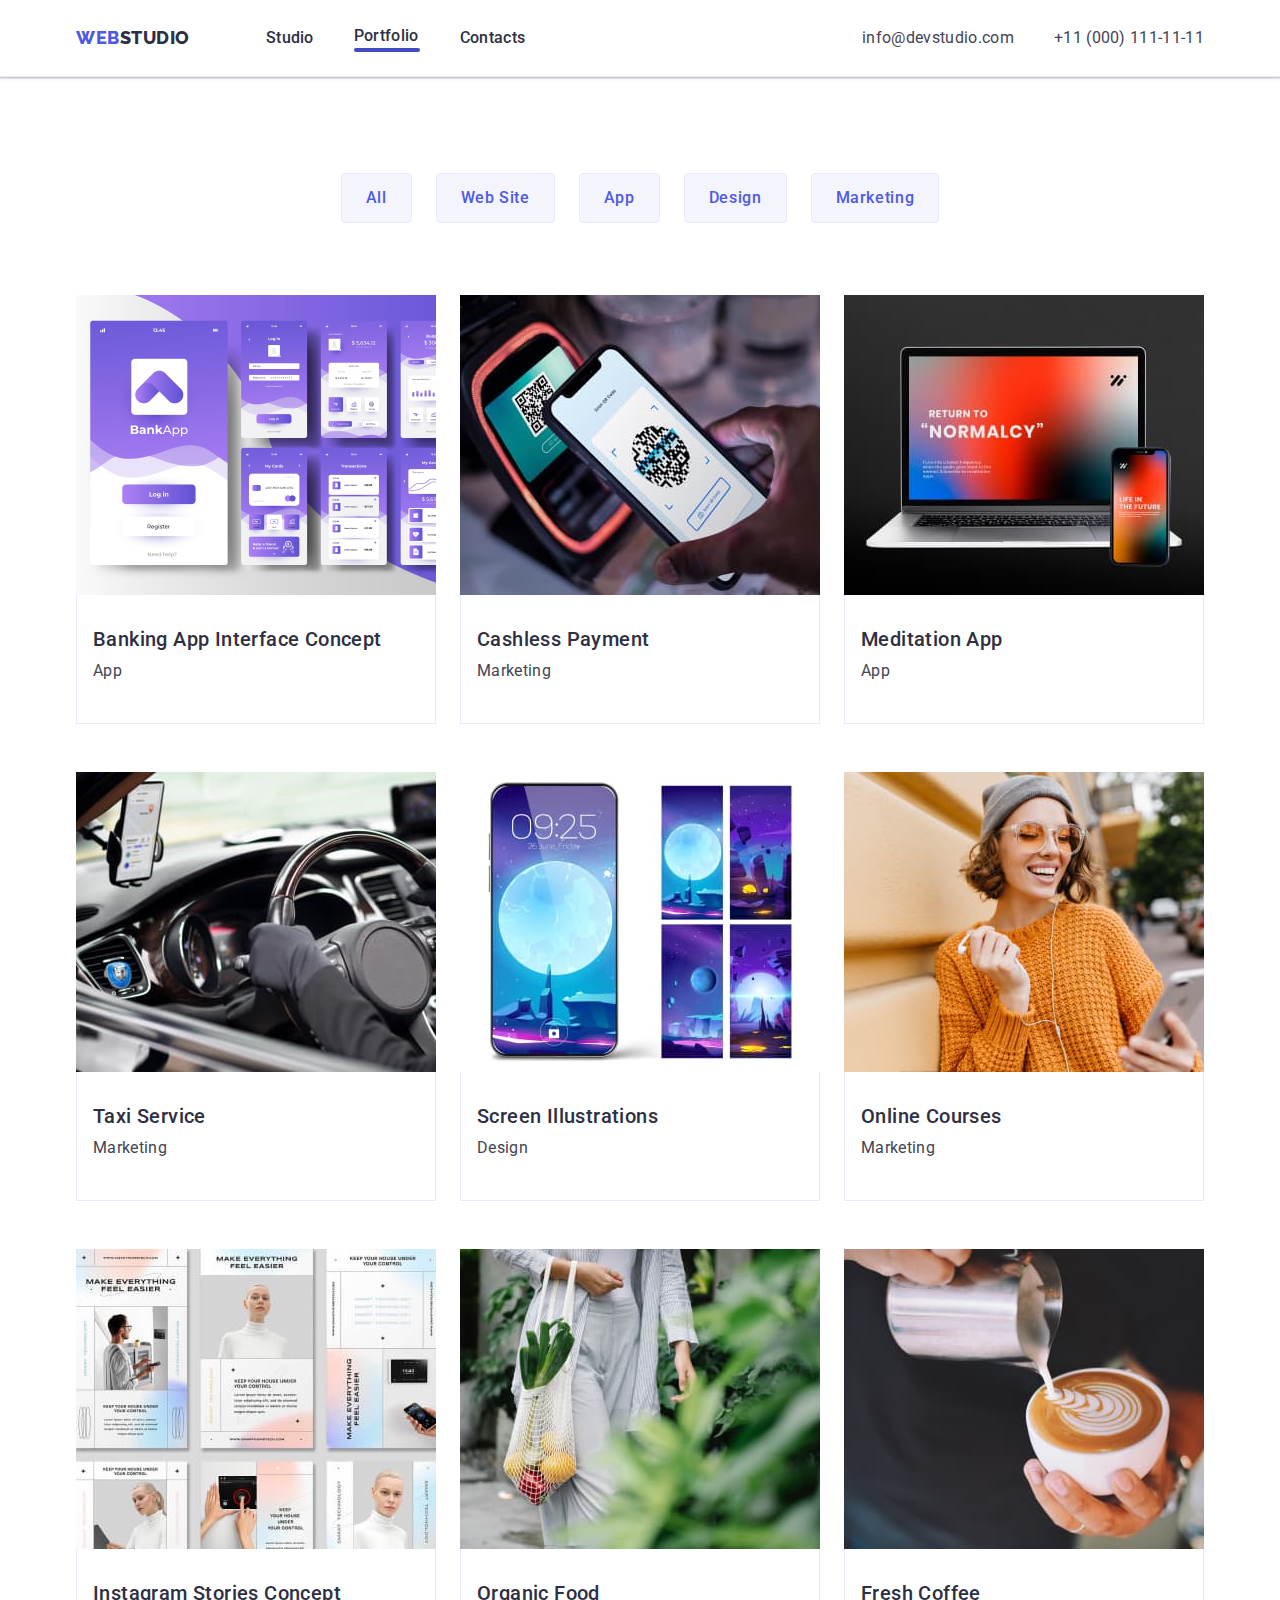
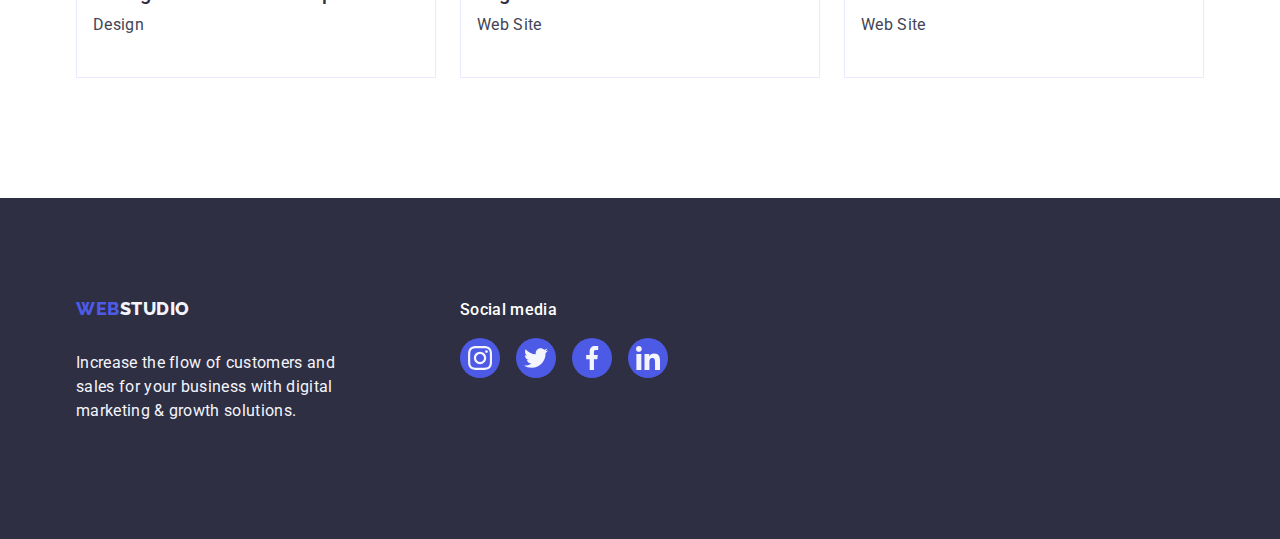
==== portfolio.html @ 33dc0233 "Initial commit" ====
<!DOCTYPE html>
<html lang="en">
  <head>
    <meta charset="UTF-8" />
    <meta http-equiv="X-UA-Compatible" content="IE=edge" />
    <meta name="viewport" content="width=device-width, initial-scale=1.0" />
    <title>Document</title>
    <link rel="preconnect" href="https://fonts.googleapis.com" />
    <link rel="preconnect" href="https://fonts.gstatic.com" crossorigin />
    <link
      href="https://fonts.googleapis.com/css2?family=Raleway:wght@800&family=Roboto:wght@400;500;700;900&display=swap"
      rel="stylesheet"
    />
    <link
      rel="stylesheet"
      href="https://cdnjs.cloudflare.com/ajax/libs/modern-normalize/1.1.0/modern-normalize.min.css"
    />
    <link rel="stylesheet" href="./css/styles.css" />
  </head>
  <body>
    <header class="main-header">
      <div class="container page-header-container">
        <nav class="page-nav">
          <a class="logo link" href="./index.html"
            >Web<span class="studio-header">Studio</span></a
          >

          <ul class="menu list">
            <li class="menu-item">
              <a class="menu-link link" href="./index.html">Studio</a>
            </li>
            <li class="menu-item">
              <a class="menu-link menu-second-link link" href="./portfolio.html"
                >Portfolio</a
              >
            </li>
            <li class="menu-item">
              <a class="menu-link link" href="">Contacts</a>
            </li>
          </ul>
        </nav>
        <address class="contacts-font-normal contact-mail-phone">
          <ul class="list contact-flex">
            <li>
              <a
                class="contact link contact-mail"
                href="mailto:info@devstudio.com"
                >info@devstudio.com</a
              >
            </li>
            <li>
              <a class="contact link" href="tel:+110001111111"
                >+11 (000) 111-11-11</a
              >
            </li>
          </ul>
        </address>
      </div>
    </header>

    <main>
      <section class="section-portfolio">
        <div class="container">
          <h1 class="visually-hidden">Portfolio</h1>

          <ul class="list btn-filter">
            <li class="btns-center">
              <button class="change-color-btn" type="button">All</button>
            </li>
            <li class="btns-center">
              <button class="change-color-btn" type="button">Web Site</button>
            </li>
            <li class="btns-center">
              <button class="change-color-btn" type="button">App</button>
            </li>
            <li class="btns-center">
              <button class="change-color-btn" type="button">Design</button>
            </li>
            <li class="btns-center">
              <button class="change-color-btn" type="button">Marketing</button>
            </li>
          </ul>

          <ul class="list cards-filter">
            <li class="card">
              <a class="link card-link" href="">
                <img
                  src="./images/imageshw02/img1row1.jpg"
                  alt="purple-bank-app"
                  width="360"
                />
                <div class="filter-card">
                  <h2 class="higher-text card-text">
                    Banking App Interface Concept
                  </h2>
                  <p class="small-text card-text">App</p>
                </div>
              </a>
            </li>
            <li class="card">
              <a class="link card-link" href="">
                <img
                  src="./images/imageshw02/img2row1.jpg"
                  alt="qrcode"
                  width="360"
                />
                <div class="filter-card">
                  <h2 class="higher-text card-text">Cashless Payment</h2>
                  <p class="small-text card-text">Marketing</p>
                </div>
              </a>
            </li>

            <li class="card">
              <a class="link card-link" href="">
                <img
                  src="./images/imageshw02/img3row1.jpg"
                  alt="normalsy"
                  width="360"
                />
                <div class="filter-card">
                  <h2 class="higher-text card-text">Meditation App</h2>
                  <p class="small-text card-text">App</p>
                </div>
              </a>
            </li>

            <li class="card">
              <a class="link card-link" href="">
                <img
                  src="./images/imageshw02/img1row2.jpg"
                  alt="car"
                  width="360"
                />
                <div class="filter-card">
                  <h2 class="higher-text card-text">Taxi Service</h2>
                  <p class="small-text card-text">Marketing</p>
                </div>
              </a>
            </li>

            <li class="card">
              <a class="link card-link" href="">
                <img
                  src="./images/imageshw02/img2row2.jpg"
                  alt="screenshots"
                  width="360"
                />
                <div class="filter-card">
                  <h2 class="higher-text card-text">Screen Illustrations</h2>
                  <p class="small-text card-text">Design</p>
                </div>
              </a>
            </li>

            <li class="card">
              <a class="link card-link" href="">
                <img
                  src="./images/imageshw02/img3row2.jpg"
                  alt="girl"
                  width="360"
                />
                <div class="filter-card">
                  <h2 class="higher-text card-text">Online Courses</h2>
                  <p class="small-text card-text">Marketing</p>
                </div>
              </a>
            </li>

            <li class="card">
              <a class="link card-link" href="">
                <img
                  src="./images/imageshw02/img1row3.jpg"
                  alt="everything"
                  width="360"
                />
                <div class="filter-card">
                  <h2 class="higher-text card-text">
                    Instagram Stories Concept
                  </h2>
                  <p class="small-text card-text">Design</p>
                </div>
              </a>
            </li>

            <li class="card">
              <a class="link card-link" href="">
                <img
                  src="./images/imageshw02/img2row3.jpg"
                  alt="bag"
                  width="360"
                />
                <div class="filter-card">
                  <h2 class="higher-text card-text">Organic Food</h2>
                  <p class="small-text card-text">Web Site</p>
                </div>
              </a>
            </li>

            <li class="card">
              <a class="link card-link" href="">
                <img
                  src="./images/imageshw02/img3row3.jpg"
                  alt="coffee"
                  width="360"
                />
                <div class="filter-card">
                  <h2 class="higher-text card-text">Fresh Coffee</h2>
                  <p class="small-text card-text">Web Site</p>
                </div>
              </a>
            </li>
          </ul>
        </div>
      </section>
    </main>

    <footer class="footer-back">
      <div class="footer-gap container">
        <div class="footer-content">
          <a class="logo link footer-link" href="./index.html"
            >Web<span class="studio-footer">Studio</span></a
          >

          <p class="footer-text">
            Increase the flow of customers and sales for your business with
            digital marketing & growth solutions.
          </p>
        </div>
        <div class="footer-media-block">
          <p class="footer-text-social">Social media</p>
          <ul class="social-list-footer list">
            <li class="social-list-item">
              <a href="" class="footer-media-hover">
                <svg class="social-list-icon" width="24" height="24">
                  <use href="./images/icons.svg#icon-instagram"></use>
                </svg>
              </a>
            </li>
            <li class="social-list-item">
              <a href="" class="footer-media-hover">
                <svg class="social-list-icon" width="24" height="24">
                  <use href="./images/icons.svg#icon-twitter"></use>
                </svg>
              </a>
            </li>
            <li class="social-list-item">
              <a href="" class="footer-media-hover">
                <svg class="social-list-icon" width="24" height="24">
                  <use href="./images/icons.svg#icon-facebook"></use>
                </svg>
              </a>
            </li>
            <li class="social-list-item">
              <a href="" class="footer-media-hover">
                <svg class="social-list-icon" width="24" height="24">
                  <use href="./images/icons.svg#icon-linkedin"></use>
                </svg>
              </a>
            </li>
          </ul>
        </div>
      </div>
    </footer>
  </body>
</html>
---- css/styles.css ----
:root {
    --primary-text-color: #434455;
    --ocean-color: #404bbf;
    --iris-color: #4d5ae5;
    --primary-white-color: #e5e5e5;
    --header-words-color: #2E2F42;
    
}



h1,h2,h3,h4,p {
    margin-top: 0;
    margin-bottom: 0;
}

ul, ol {
    margin-top: 0;
    margin-bottom: 0;
    padding-left: 0;
}

img {
    display: block;
}
.link {
    text-decoration:none;
}

button {
    cursor: pointer;
}


    body {
        font-family: 'Roboto', sans-serif;
        background-color:#FFFFFF;
        color: var(--primary-text-color)
    }
    .list {
        list-style: none;
    }

    
.container {
    width: 1158px;
    margin-left: auto;
    margin-right: auto;
    padding-left: 15px;
    padding-right: 15px;
}


.page-header-container {
display: flex;
align-items: center;
}

.page-nav {
    display: flex;
    align-items: center;
    margin-right: auto;
    
}

.menu {
    display: flex;
    align-items: center;
    gap: 40px;
}

     .contact {
        
            font-size: 16px;
            line-height: 1.5;
            letter-spacing: 0.02em;
            color: var(--primary-text-color);
                  
     }   


.contact-mail {
   
}
     .contact:hover {
        color: var(--ocean-color)
     }

         .contact:focus {
            color: var(--ocean-color);
         }

         .team-names {
            background-color: #FFFFFF;
            text-align: center;
            box-shadow: 0px 1px 6px rgba(46, 47, 66, 0.08),
                0px 1px 1px rgba(46, 47, 66, 0.16),
                0px 2px 1px rgba(46, 47, 66, 0.08);
            border-radius: 0px 0px 4px 4px;
         }


    .main-header {
        padding-top: 24px;
        padding-bottom: 24px;
        border-bottom: 1px solid #e7e9fc;
        box-shadow: 0px 2px 1px rgba(46, 47, 66, 0.08), 0px 1px 1px rgba(46, 47, 66, 0.16), 0px 1px 6px rgba(46, 47, 66, 0.08);
    }
    
     .logo {
        font-family: 'Raleway', sans-serif;
        font-weight: 800;
        font-size: 18px;
        line-height: 1.17;
        letter-spacing: 0.03em;
        text-transform: uppercase;
        color: #4d5ae5;
        margin-right: 76px;
     }
     .change-color-btn {
       font-family: 'Roboto', sans-serif;
            font-weight: 500;
            font-size: 16px;
            line-height: 1.5;
            letter-spacing: 0.04em;
            color: var(--iris-color);
            background-color: #F4F4FD;
            cursor: pointer;
            border: 1px solid #E7E9FC;
                border-radius: 4px;
                padding: 12px 24px;
                border-radius: 4px;
                
     }

.btn-filter {
    display: flex;
    justify-content: center;
    gap: 24px;
   
    
        margin-bottom: 72px;
        
    
}



     .change-color-btn:hover {
        color: #FFFFFF;
        background-color: var(--ocean-color);
        border: 1px solid transparent;
        box-shadow: 0px 3px 1px rgba(0, 0, 0, 0.1), 0px 2px 1px rgba(0, 0, 0, 0.08), 0px 2px 2px rgba(0, 0, 0, 0.12);
     }
     .change-color-btn:focus {
   
    color: #FFFFFF;
    background-color: var(--ocean-color);
    border: 1px solid transparent;
    box-shadow: 0px 3px 1px rgba(0, 0, 0, 0.1), 0px 2px 1px rgba(0, 0, 0, 0.08), 0px 2px 2px rgba(0, 0, 0, 0.12);
     }

     

     .order-btn {
        margin: 0 auto;
        font-family: 'Roboto', sans-serif;
            font-weight: 500;
            font-size: 16px;
            line-height: 1.5;            
            display: flex;
            align-items: center;
            
            letter-spacing: 0.04em;
            color: #FFFFFF;
            background-color: #4D5AE5;
            box-shadow: 0px 4px 4px rgba(0, 0, 0, 0.15);
                border-radius: 4px;
                padding-top: 16px;
                padding-left: 32px;
                padding-bottom: 16px;
                padding-right: 32px;
               
                cursor: pointer;
                border: transparent;
                display: block;
                min-width: 169px;
                height: 56px;
                
                
                
            }

     .order-btn:hover,
     .order-btn:focus {
        background-color: var(--ocean-color);
     }

     .effect-sol {
        
            font-weight: 700;
            font-size: 56px;
            line-height: 1.07;           
            text-align: center;
            letter-spacing: 0.02em;
            color: #FFFFFF;
           
                max-width: 496px;
                margin: 0 auto 48px;

     }

     
     .doing-pics {
        display: flex;
        justify-content: space-between;
        gap: 24px;
     }

     .small-text {
        font-weight: 400;
            font-size: 16px;
            line-height: 1.5;           
            
            letter-spacing: 0.02em;
            color: var(--primary-text-color);

            margin-bottom: 8px;
            
                
     }

     .higher-text {
        
            font-weight: 500;
            font-size: 20px;
            line-height: 1.2;
            
            letter-spacing: 0.02em;
            color: var(--header-words-color);
            margin-bottom: 8px;
    
     }
        
     .name-section {
        
            font-weight: 700;
            font-size: 36px;
            line-height: 1.1;            
            text-align: center;
            letter-spacing: 0.02em;
            text-transform: capitalize;
            color: var(--header-words-color);
            margin-bottom: 72px;
            
        
     }

     .section-team {
        background-color: #F4F4FD;
        padding-top: 120px;
        padding-bottom: 120px;
     }
     .name-card {
        box-shadow: 0px 1px 6px rgba(46, 47, 66, 0.08), 0px 1px 1px rgba(46, 47, 66, 0.16), 0px 2px 1px rgba(46, 47, 66, 0.08);
            border-radius: 0px 0px 4px 4px;
           
            padding: 32px 0;
     }


     .social-list-link {
        display: flex;
        justify-content: center;
        align-items: center;
        width: 40px;
        height: 40px;
        border-radius: 50%;
        background-color:#4d5ae5;
        gap: 16px;
     }

     .social-list-link:hover,
     .social-list-link:focus {
        background-color: #404bbf;
     }
     .social-list {
        display: flex;
        justify-content: center;
        gap: 24px;
     }

         .social-list-footer {
             display: flex;
             justify-content: center;
             gap: 16px;
         }

      .social-list-icon {
        fill: #F4F4FD;
      }
     
.four-blocks-section {
    padding-top: 120px;
    padding: 120px 0;
    gap: 24px;
}

.four-blocks {
    display: flex;
    flex-wrap: wrap;
    justify-content: space-between;
    gap: 24px;
       
   
}

.four-icons-svg {
    background-color: #F4F4FD;
    justify-content: center;
        align-items: center;
        border-radius: 4px;
display: flex;
        width: 264px;
        height: 112px;
        margin-bottom: 8px;
}

.cust-link:hover,
.cust-link:focus {
    color:  #404BBF;
    fill: #404BBF;
    border-color: #404bbf;

}

.cust-item {
    width: calc((100% - 120px)/6);
    
}

.card-link {
    display: block;
    
}
.cards-filter {
    display: flex;
    flex-wrap: wrap;
    justify-content: space-between;
    column-gap: 24px;
    row-gap: 48px;

    
}

.filter-card {
    border: 1px solid #E7E9FC;
    
    padding: 32px 16px;
    border-top: none;
    
   
          
}

.card {
    
    width: calc((100% - 48px) / 3);
}

.card-link:focus {
    
        box-shadow: 0px 1px 6px rgba(46, 47, 66, 0.08), 0px 1px 1px rgba(46, 47, 66, 0.16), 0px 2px 1px rgba(46, 47, 66, 0.08);
        
}
.card-link:hover {
   
        box-shadow: 0px 1px 6px rgba(46, 47, 66, 0.08), 0px 1px 1px rgba(46, 47, 66, 0.16), 0px 2px 1px rgba(46, 47, 66, 0.08);
}

.filter-card:nth-child(3n) {
    margin-right: 0;
}
.four-items {
    width: 264px;
}


     .doing-section {
        
            padding-bottom: 120px;
     }
            .we-re-doing-section {
            
                    font-weight: 700;
                    font-size: 36px;
                    line-height: 1.11;
                    text-align: center;
                    letter-spacing: 0.02em;
                    text-transform: capitalize;
                    color: var(--header-words-color);
                    background-color: #FFFFFF;
                    margin-bottom: 72px;
        
     }
     .footer-text {
        
            font-size: 16px;
            line-height: 1.5;
            letter-spacing: 0.02em;
            color:#F4F4FD;
            margin-top: 16px;
            margin-bottom: 16px;
            width: 264px;
            
     }




.menu-item {
    gap: 40px;
}

.customers {
    
        padding-top: 120px;
        padding-bottom: 120px;
    }

.customers-list {
    display: flex;
        align-items: center;
        gap: 24px;
}

    .cust-link {
        display: flex;
        justify-content: center;
        align-items: center ;
        width: 168px;
        height: 88px;
        background-color: #ffffff;
      fill: #8E8F99;
      border-radius: 4px;
       
        border: 1px solid #8e8f99;
        color: #8e8f99;
       

    }

    
         .menu-link {
    
             font-weight: 500;
             font-size: 16px;
             line-height: 1.5;
             letter-spacing: 0.02em;             
             color: #2e2f42;
            padding: 24px 0;
          
           
                      }
     .menu-link:hover {
        color: var(--ocean-color);
        }

     .menu-link:focus {
        color: var(--ocean-color);
     }

     .footer-back {
        background-color: #2e2f42;
        padding: 100px 0;
       
   
     }

.footer-link {
    display: inline-block;
    margin-bottom: 16px;
}

     

     .footer-text-social {
        font-family: 'Roboto';
            font-style: normal;
            font-weight: 500;
            font-size: 16px;
            line-height: 1.5 ;
           letter-spacing: 0.02em;
        margin-bottom: 16px;
          color: #FFFFFF;

     }

     
     .footer-media-hover {
        display: flex;
            justify-content: center;
            align-items: center;
            width: 40px;
            height: 40px;
            border-radius: 50%;
            background-color: #4d5ae5;
     }
     .footer-media-hover:hover,
     .footer-media-hover:focus {
        
                background-color: #31D0AA;
            
     }

          .studio-footer {
              color: #f4f4fd;
            }
        
            .studio-header {
              color: #2E2F42;  
            }

            .contacts-font-normal {
                font-style: normal;
                
            }

            
    .section-team {
        color: #F4F4FD;
       background-color: #F4F4FD;

    }

    .employees {
        display: flex;
        justify-content: space-between;
        gap: 24px;
    }
    .contact-flex {
        display: flex;
        gap: 40px;
    }
    .section-effect-sol {
        max-width: 1440px;
        background-color: #2E2F42;
        background-repeat: no-repeat;
        background-position: center;
        padding: 188px 0;
        background-image: linear-gradient(rgba(46, 47, 66, 0.7), rgba(46, 47, 66, 0.7)), url(../images/imageshw04/bg1-hw4.jpg);
        background-size: cover;
        margin-left: auto;
        margin-right: auto;
        
    }

    .visually-hidden {
        
        position: absolute;
            width: 1px;
            height: 1px;
            margin: -1px;
            border: 0;
            padding: 0;
            white-space: nowrap;
            clip-path: inset(100%);
            clip: rect(0 0 0 0);
            overflow: hidden;
    }

.section-portfolio {
    padding-top: 96px;
    padding-bottom: 120px;
}
   
.small-text-footer {
font-family: 'Roboto';
    font-style: normal;
    font-weight: 500;
    font-size: 16px;
    line-height: 1.5;
    letter-spacing: 0.02em;
    color: #FFFFFF;
    margin-bottom: 16px;
}

.footer-both {
    gap: 120px;
    display: flex;
}

.footer-gap {
    gap: 120px;
    display: flex;
align-items: baseline; }

    .footer-media-list {
        margin-left:  120px;
    }
    
    
    .menu-first-link::after {
        display: block;
        content: "";
        width: 48px;
            height: 4px;
            background-color: #404BBF;
                border-radius: 2px;
                margin: 0 auto;
                
    }

          .menu-second-link::after {
              display: block;
              content: "";
              width: 66px;
              height: 4px;
              background-color: #404BBF;
              border-radius: 2px;
              margin: 0 auto;
    
          }

                        .menu-third-link::after {
                            display: block;
                            content: "";
                            width: 67px;
                            height: 4px;
                            background-color: #404BBF;
                            border-radius: 2px;
                            margin: 0 auto;
            
                        }
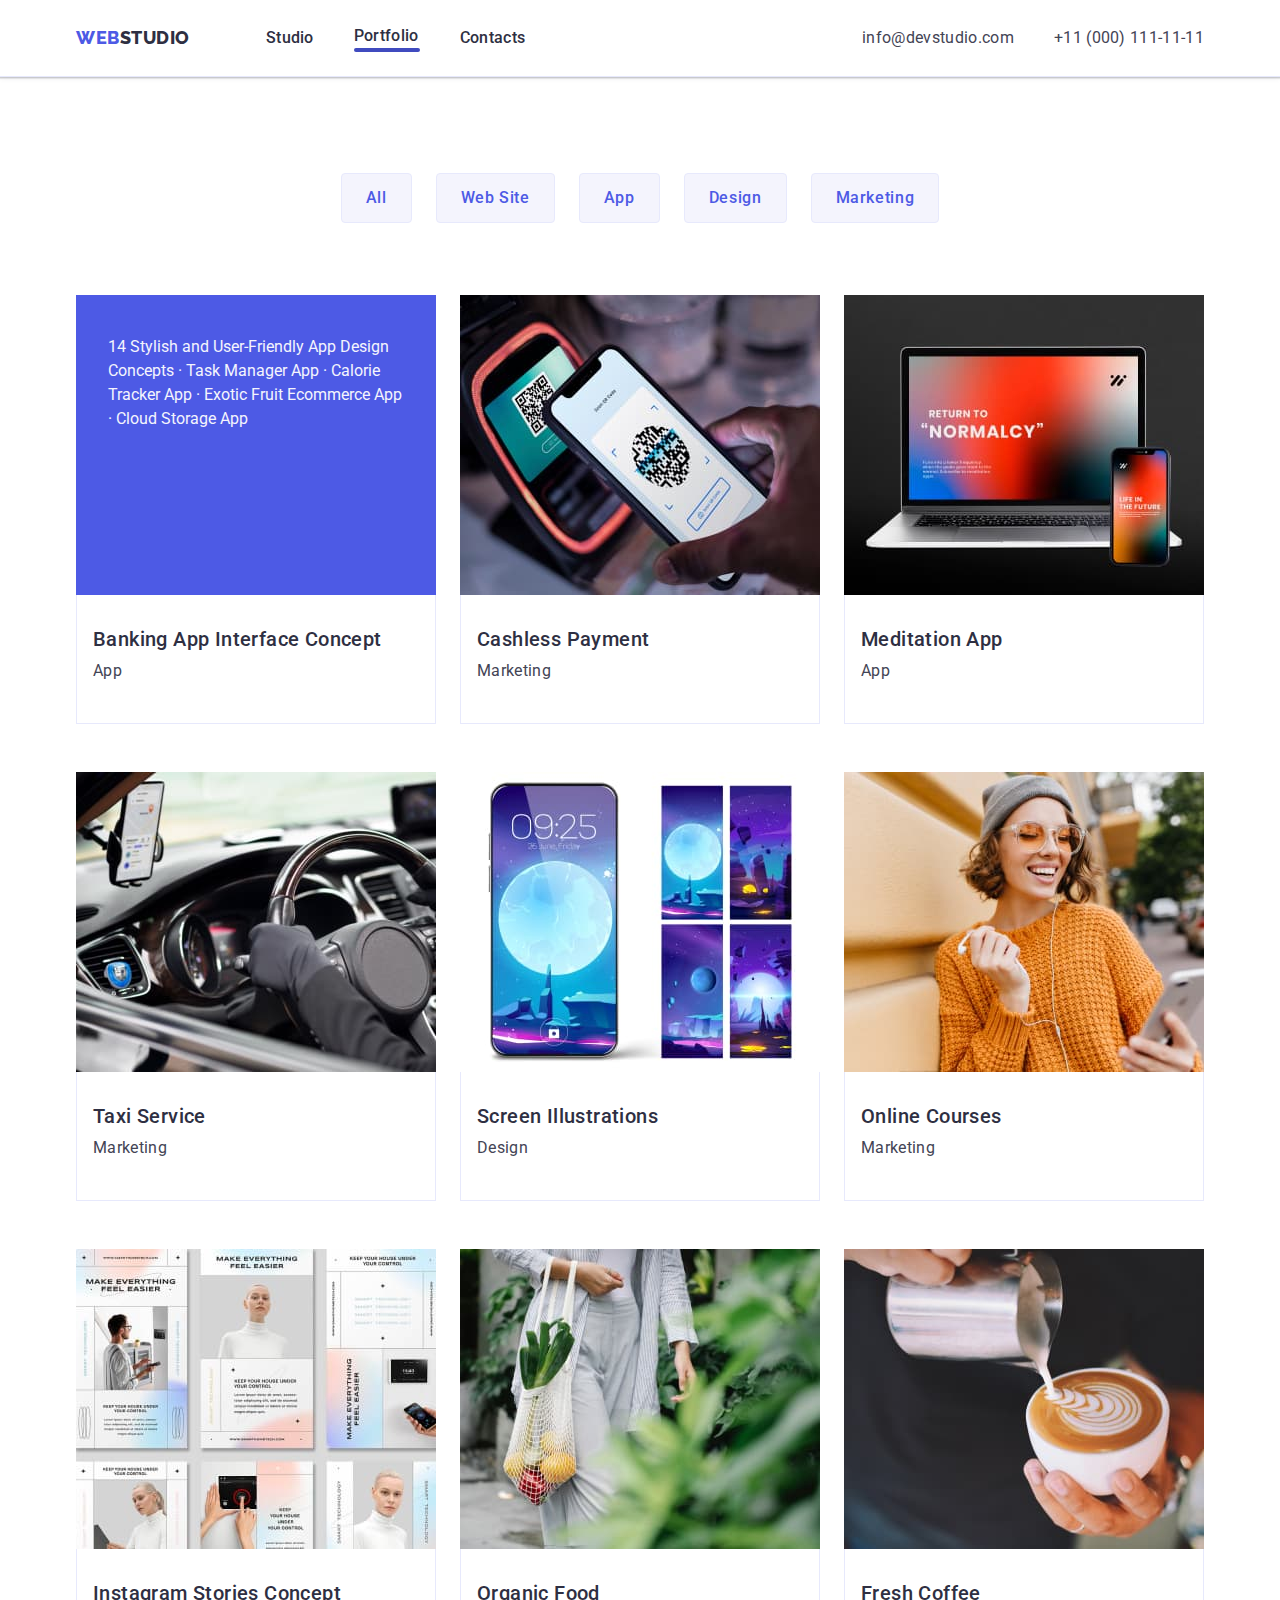
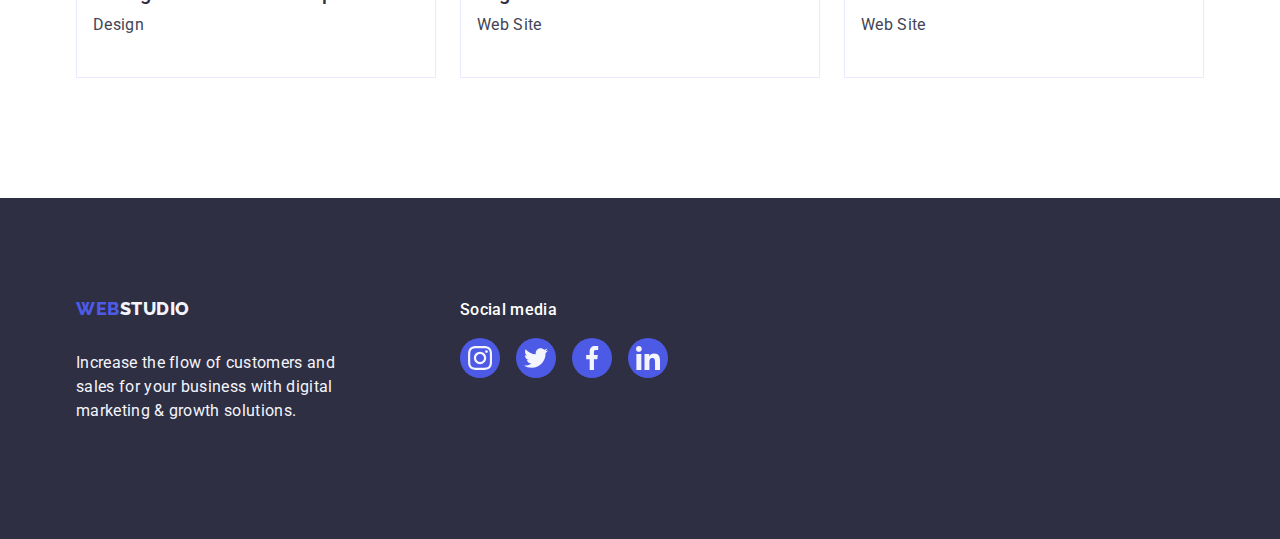
==== commit 18c3787a: "overlay for the first card" ====
--- a/portfolio.html
+++ b/portfolio.html
@@ -84,11 +84,20 @@
           <ul class="list cards-filter">
             <li class="card">
               <a class="link card-link" href="">
-                <img
-                  src="./images/imageshw02/img1row1.jpg"
-                  alt="purple-bank-app"
-                  width="360"
-                />
+                <div class="card-link-over">
+                  <img
+                    src="./images/imageshw02/img1row1.jpg"
+                    alt="purple-bank-app"
+                    width="360"
+                  />
+
+                  <p class="overlay">
+                    14 Stylish and User-Friendly App Design Concepts · Task
+                    Manager App · Calorie Tracker App · Exotic Fruit Ecommerce
+                    App · Cloud Storage App
+                  </p>
+                </div>
+
                 <div class="filter-card">
                   <h2 class="higher-text card-text">
                     Banking App Interface Concept
--- a/css/styles.css
+++ b/css/styles.css
@@ -343,6 +343,7 @@
 
 .card-link {
     display: block;
+    position: relative;
     
 }
 .cards-filter {
@@ -368,6 +369,7 @@
 .card {
     
     width: calc((100% - 48px) / 3);
+    
 }
 
 .card-link:focus {
@@ -633,4 +635,89 @@
                             border-radius: 2px;
                             margin: 0 auto;
             
-                        }+                        }
+     .backdrop {
+        position: fixed;
+        z-index: 100;
+        top: 0;
+        left: 0;
+        width: 100%;
+        height: 100%;
+        background-color: rgba(46, 47, 66, 0.4);
+        transition: opacity cubic-bezier(0.4, 0, 0.2, 1), visability cubic-bezier(0.4, 0, 0.2, 1) ;
+     }
+     
+.backdrop.is-hidden {
+    opacity: 0;
+    visibility: hidden;
+    pointer-events: none;
+}     
+     
+     .modal {
+        position: absolute;
+        width: 408px;
+        height: 576px;
+        background-color: #FCFCFC;
+        box-shadow: 0px 1px 1px rgba(0, 0, 0, 0.14), 0px 1px 3px rgba(0, 0, 0, 0.12), 0px 2px 1px rgba(0, 0, 0, 0.2);
+border-radius: 4px;
+top: 50%;
+left: 50%;
+transform: translate(-50%, -50%);
+
+     }
+
+
+     .modal-close-btn {
+        position: absolute;
+        top: 24px;
+        right: 24px;
+        display: flex;
+        justify-content: center;
+        align-items: center;
+        width: 24px;
+        height: 24px;
+        border-radius: 50%;
+        background-color: #E7E9FC;
+        border: 1px solid rgba(0, 0, 0, 0.1);
+        padding: 0;
+        transition: border 250ms cubic-bezier(0.4, 0, 0.2, 1);
+
+     }
+
+         .modal-close-btn:hover,
+         .modal-close-btn:focus {
+            background-color: var(--ocean-color);
+            border-color: var(--ocean-color);
+           
+         }
+
+           .modal-close-btn:hover .modal-close-btn-icon,
+           .modal-close-btn:focus .modal-close-btn-icon {
+fill: #FFFFFF;
+           }
+
+        .modal-close-btn-icon {
+            transition: fill 250ms cubic-bezier(0.4, 0, 0.2, 1);
+        }
+    
+
+
+        .card-link-over {
+            position: relative;
+        }
+        .overlay {
+            position: absolute;
+            left: 0;
+            top: 0;
+            width: 100%;
+            height: 100%;
+            background-color: rgba(77, 90, 229, 1);
+            font-size: 16px;
+            font-weight: 400;
+            line-height: 1.5;
+            padding-top: 40px;
+            padding-left: 32px;
+            padding-right: 32px;
+            color: rgba(244, 244, 253, 1);
+        }
+
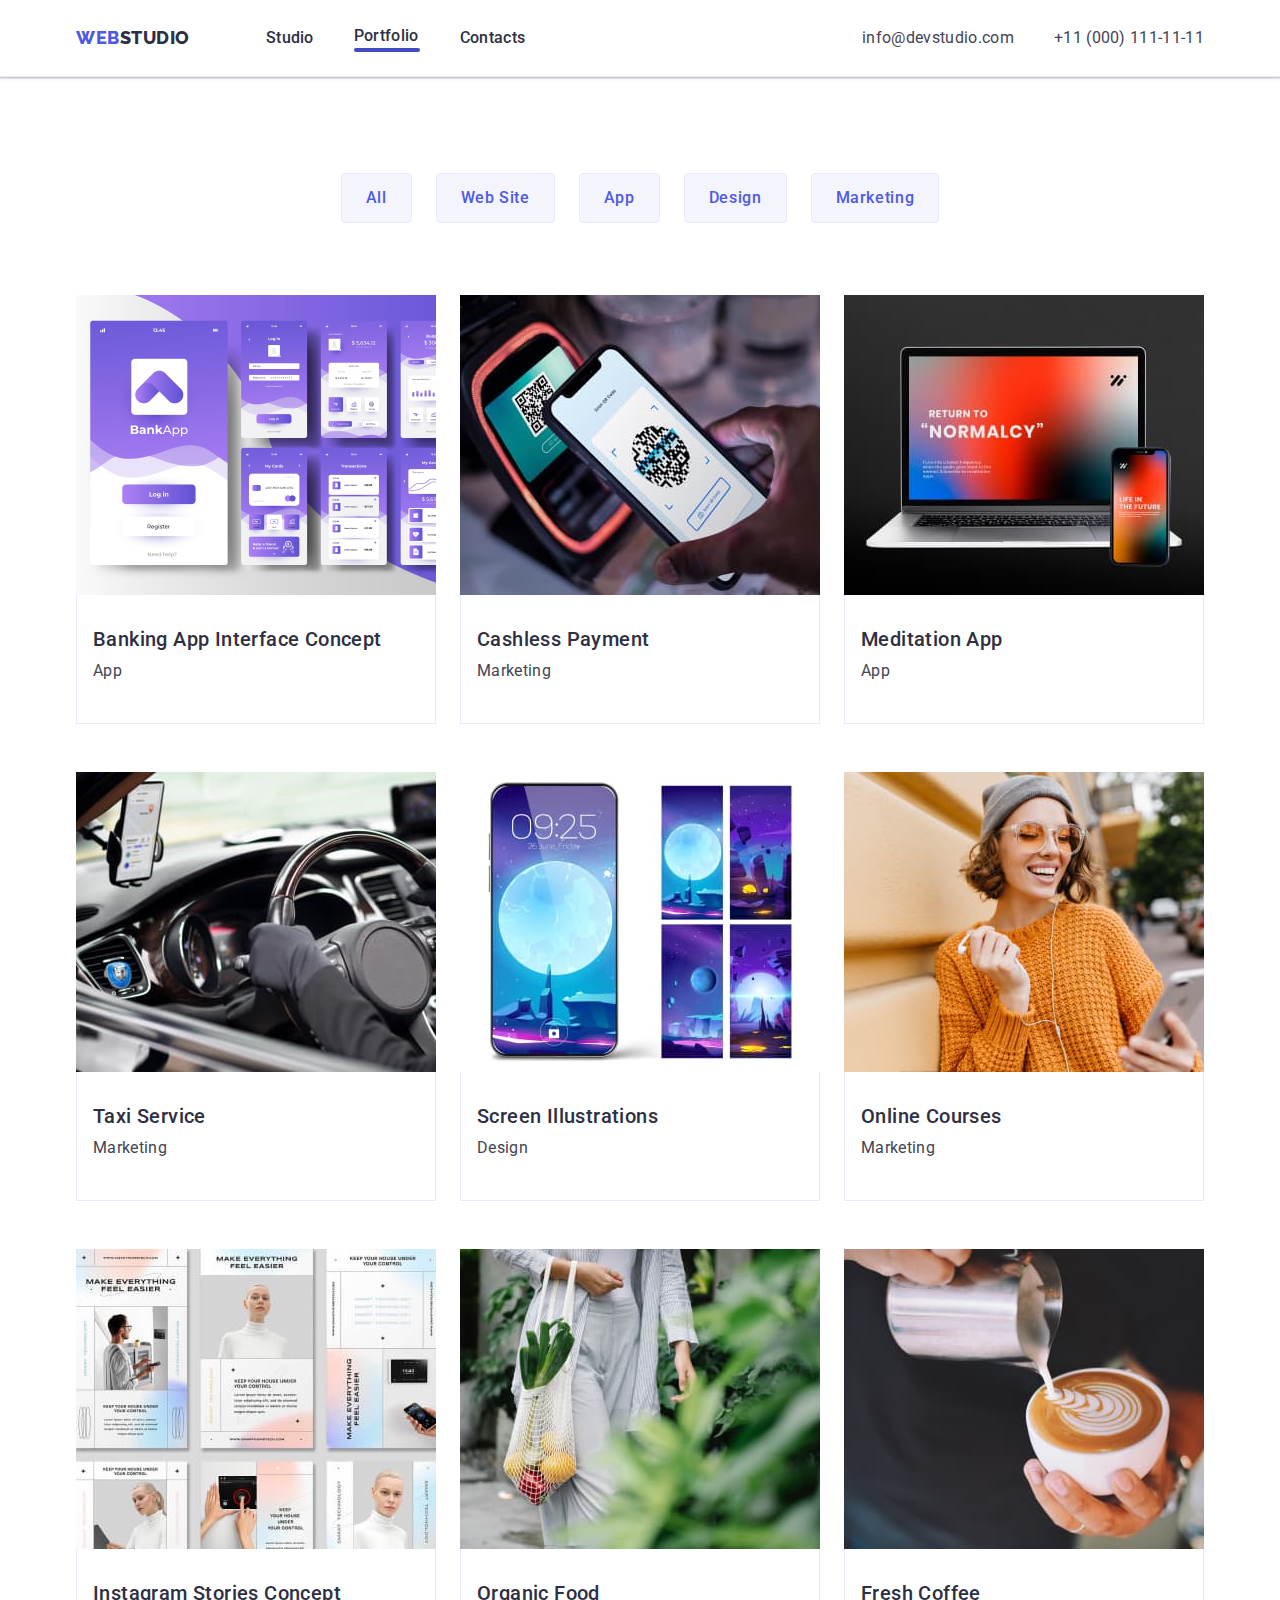
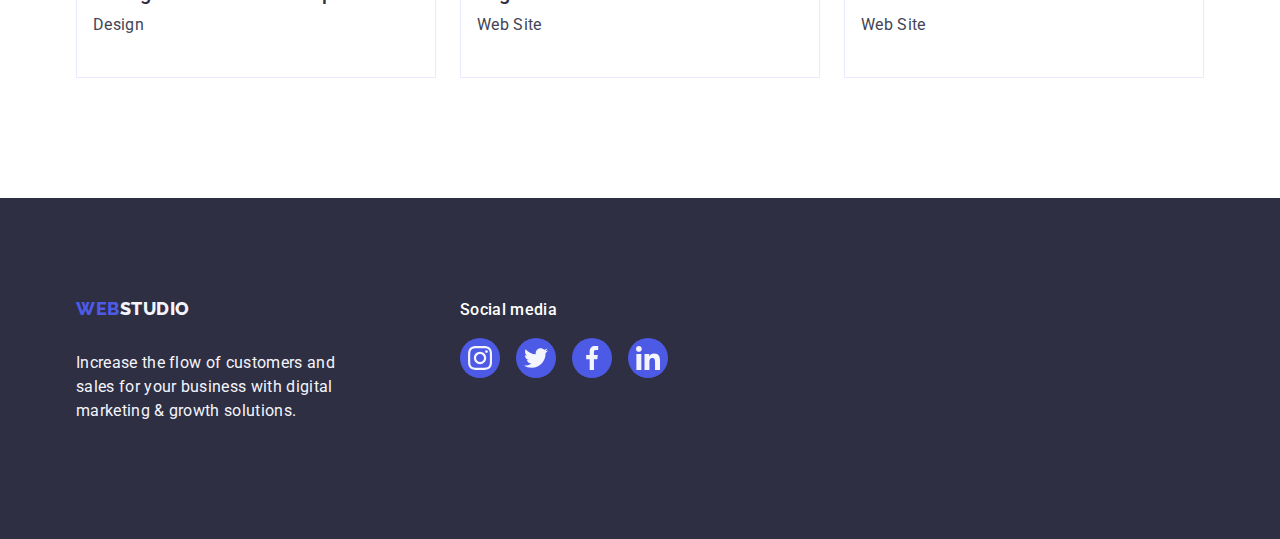
==== commit ec0fc7d8: "new" ====
--- a/portfolio.html
+++ b/portfolio.html
@@ -108,11 +108,19 @@
             </li>
             <li class="card">
               <a class="link card-link" href="">
-                <img
-                  src="./images/imageshw02/img2row1.jpg"
-                  alt="qrcode"
-                  width="360"
-                />
+                <div class="card-link-over">
+                  <img
+                    src="./images/imageshw02/img2row1.jpg"
+                    alt="qrcode"
+                    width="360"
+                  />
+                  <p class="overlay">
+                    14 Stylish and User-Friendly App Design Concepts · Task
+                    Manager App · Calorie Tracker App · Exotic Fruit Ecommerce
+                    App · Cloud Storage App
+                  </p>
+                </div>
+
                 <div class="filter-card">
                   <h2 class="higher-text card-text">Cashless Payment</h2>
                   <p class="small-text card-text">Marketing</p>
@@ -122,11 +130,19 @@
 
             <li class="card">
               <a class="link card-link" href="">
-                <img
-                  src="./images/imageshw02/img3row1.jpg"
-                  alt="normalsy"
-                  width="360"
-                />
+                <div class="card-link-over">
+                  <img
+                    src="./images/imageshw02/img3row1.jpg"
+                    alt="normalsy"
+                    width="360"
+                  />
+                  <p class="overlay">
+                    14 Stylish and User-Friendly App Design Concepts · Task
+                    Manager App · Calorie Tracker App · Exotic Fruit Ecommerce
+                    App · Cloud Storage App
+                  </p>
+                </div>
+
                 <div class="filter-card">
                   <h2 class="higher-text card-text">Meditation App</h2>
                   <p class="small-text card-text">App</p>
@@ -136,11 +152,19 @@
 
             <li class="card">
               <a class="link card-link" href="">
-                <img
-                  src="./images/imageshw02/img1row2.jpg"
-                  alt="car"
-                  width="360"
-                />
+                <div class="card-link-over">
+                  <img
+                    src="./images/imageshw02/img1row2.jpg"
+                    alt="car"
+                    width="360"
+                  />
+                  <p class="overlay">
+                    14 Stylish and User-Friendly App Design Concepts · Task
+                    Manager App · Calorie Tracker App · Exotic Fruit Ecommerce
+                    App · Cloud Storage App
+                  </p>
+                </div>
+
                 <div class="filter-card">
                   <h2 class="higher-text card-text">Taxi Service</h2>
                   <p class="small-text card-text">Marketing</p>
@@ -150,11 +174,19 @@
 
             <li class="card">
               <a class="link card-link" href="">
-                <img
-                  src="./images/imageshw02/img2row2.jpg"
-                  alt="screenshots"
-                  width="360"
-                />
+                <div class="card-link-over">
+                  <img
+                    src="./images/imageshw02/img2row2.jpg"
+                    alt="screenshots"
+                    width="360"
+                  />
+                  <p class="overlay">
+                    14 Stylish and User-Friendly App Design Concepts · Task
+                    Manager App · Calorie Tracker App · Exotic Fruit Ecommerce
+                    App · Cloud Storage App
+                  </p>
+                </div>
+
                 <div class="filter-card">
                   <h2 class="higher-text card-text">Screen Illustrations</h2>
                   <p class="small-text card-text">Design</p>
@@ -164,11 +196,19 @@
 
             <li class="card">
               <a class="link card-link" href="">
-                <img
-                  src="./images/imageshw02/img3row2.jpg"
-                  alt="girl"
-                  width="360"
-                />
+                <div class="card-link-over">
+                  <img
+                    src="./images/imageshw02/img3row2.jpg"
+                    alt="girl"
+                    width="360"
+                  />
+                  <p class="overlay">
+                    14 Stylish and User-Friendly App Design Concepts · Task
+                    Manager App · Calorie Tracker App · Exotic Fruit Ecommerce
+                    App · Cloud Storage App
+                  </p>
+                </div>
+
                 <div class="filter-card">
                   <h2 class="higher-text card-text">Online Courses</h2>
                   <p class="small-text card-text">Marketing</p>
@@ -178,11 +218,19 @@
 
             <li class="card">
               <a class="link card-link" href="">
-                <img
-                  src="./images/imageshw02/img1row3.jpg"
-                  alt="everything"
-                  width="360"
-                />
+                <div class="card-link-over">
+                  <img
+                    src="./images/imageshw02/img1row3.jpg"
+                    alt="everything"
+                    width="360"
+                  />
+                  <p class="overlay">
+                    14 Stylish and User-Friendly App Design Concepts · Task
+                    Manager App · Calorie Tracker App · Exotic Fruit Ecommerce
+                    App · Cloud Storage App
+                  </p>
+                </div>
+
                 <div class="filter-card">
                   <h2 class="higher-text card-text">
                     Instagram Stories Concept
@@ -194,11 +242,19 @@
 
             <li class="card">
               <a class="link card-link" href="">
-                <img
-                  src="./images/imageshw02/img2row3.jpg"
-                  alt="bag"
-                  width="360"
-                />
+                <div class="card-link-over">
+                  <img
+                    src="./images/imageshw02/img2row3.jpg"
+                    alt="bag"
+                    width="360"
+                  />
+                  <p class="overlay">
+                    14 Stylish and User-Friendly App Design Concepts · Task
+                    Manager App · Calorie Tracker App · Exotic Fruit Ecommerce
+                    App · Cloud Storage App
+                  </p>
+                </div>
+
                 <div class="filter-card">
                   <h2 class="higher-text card-text">Organic Food</h2>
                   <p class="small-text card-text">Web Site</p>
@@ -208,11 +264,19 @@
 
             <li class="card">
               <a class="link card-link" href="">
-                <img
-                  src="./images/imageshw02/img3row3.jpg"
-                  alt="coffee"
-                  width="360"
-                />
+                <div class="card-link-over">
+                  <img
+                    src="./images/imageshw02/img3row3.jpg"
+                    alt="coffee"
+                    width="360"
+                  />
+                  <p class="overlay">
+                    14 Stylish and User-Friendly App Design Concepts · Task
+                    Manager App · Calorie Tracker App · Exotic Fruit Ecommerce
+                    App · Cloud Storage App
+                  </p>
+                </div>
+
                 <div class="filter-card">
                   <h2 class="higher-text card-text">Fresh Coffee</h2>
                   <p class="small-text card-text">Web Site</p>
--- a/css/styles.css
+++ b/css/styles.css
@@ -77,6 +77,8 @@
             line-height: 1.5;
             letter-spacing: 0.02em;
             color: var(--primary-text-color);
+            transition: color 250ms cubic-bezier(0.4, 0, 0.2, 1);
+
                   
      }   
 
@@ -132,7 +134,8 @@
                 border-radius: 4px;
                 padding: 12px 24px;
                 border-radius: 4px;
-                
+            transition: background-color, color, border, box-shadow 250ms cubic-bezier(0.4, 0, 0.2, 1);
+      
      }
 
 .btn-filter {
@@ -188,6 +191,7 @@
                 display: block;
                 min-width: 169px;
                 height: 56px;
+                transition: background-color 250ms cubic-bezier(0.4, 0, 0.2, 1);
                 
                 
                 
@@ -280,6 +284,7 @@
         border-radius: 50%;
         background-color:#4d5ae5;
         gap: 16px;
+        transition: background-color 250ms cubic-bezier(0.4, 0, 0.2, 1);
      }
 
      .social-list-link:hover,
@@ -344,6 +349,7 @@
 .card-link {
     display: block;
     position: relative;
+    transition: box-shadow 250ms cubic-bezier(0.4, 0, 0.2, 1);
     
 }
 .cards-filter {
@@ -450,6 +456,7 @@
        
         border: 1px solid #8e8f99;
         color: #8e8f99;
+        
        
 
     }
@@ -463,6 +470,7 @@
              letter-spacing: 0.02em;             
              color: #2e2f42;
             padding: 24px 0;
+            transition: color 250ms cubic-bezier(0.4, 0, 0.2, 1) ;
           
            
                       }
@@ -509,6 +517,7 @@
             height: 40px;
             border-radius: 50%;
             background-color: #4d5ae5;
+            transition: background-color 250ms cubic-bezier(0.4, 0, 0.2, 1);
      }
      .footer-media-hover:hover,
      .footer-media-hover:focus {
@@ -644,7 +653,9 @@
         width: 100%;
         height: 100%;
         background-color: rgba(46, 47, 66, 0.4);
-        transition: opacity cubic-bezier(0.4, 0, 0.2, 1), visability cubic-bezier(0.4, 0, 0.2, 1) ;
+        transition: opacity 250ms cubic-bezier(0.4, 0, 0.2, 1), visability 250ms cubic-bezier(0.4, 0, 0.2, 1);
+        opacity: 1
+        
      }
      
 .backdrop.is-hidden {
@@ -652,6 +663,11 @@
     visibility: hidden;
     pointer-events: none;
 }     
+
+.backdrop.is-hidden .modal {
+    transform: translate(-50%,-50%) scale(0.9);
+
+}
      
      .modal {
         position: absolute;
@@ -662,7 +678,7 @@
 border-radius: 4px;
 top: 50%;
 left: 50%;
-transform: translate(-50%, -50%);
+transform: translate(-50%, -50%) scale(1);
 
      }
 
@@ -682,6 +698,10 @@
         padding: 0;
         transition: border 250ms cubic-bezier(0.4, 0, 0.2, 1);
 
+        transition-property: background-color, border-color;
+        transition-duration: 250ms;
+        transition-timing-function: cubic-bezier(0.4, 0, 0.2, 1);
+
      }
 
          .modal-close-btn:hover,
@@ -698,12 +718,16 @@
 
         .modal-close-btn-icon {
             transition: fill 250ms cubic-bezier(0.4, 0, 0.2, 1);
+            transition-property: fill;
+                transition-duration: 250ms;
+                transition-timing-function: cubic-bezier(0.4, 0, 0.2, 1);
         }
     
 
 
         .card-link-over {
             position: relative;
+            overflow: hidden;
         }
         .overlay {
             position: absolute;
@@ -719,5 +743,14 @@
             padding-left: 32px;
             padding-right: 32px;
             color: rgba(244, 244, 253, 1);
+            transform: translate(0, 100%);
+            transition: transform 250ms cubic-bezier(0.4, 0, 0.2, 1) ;
         }
 
+        .card-link:hover .overlay,
+        .card-link:focus .overlay {
+            transform: translate(0,0);
+        }
+
+
+        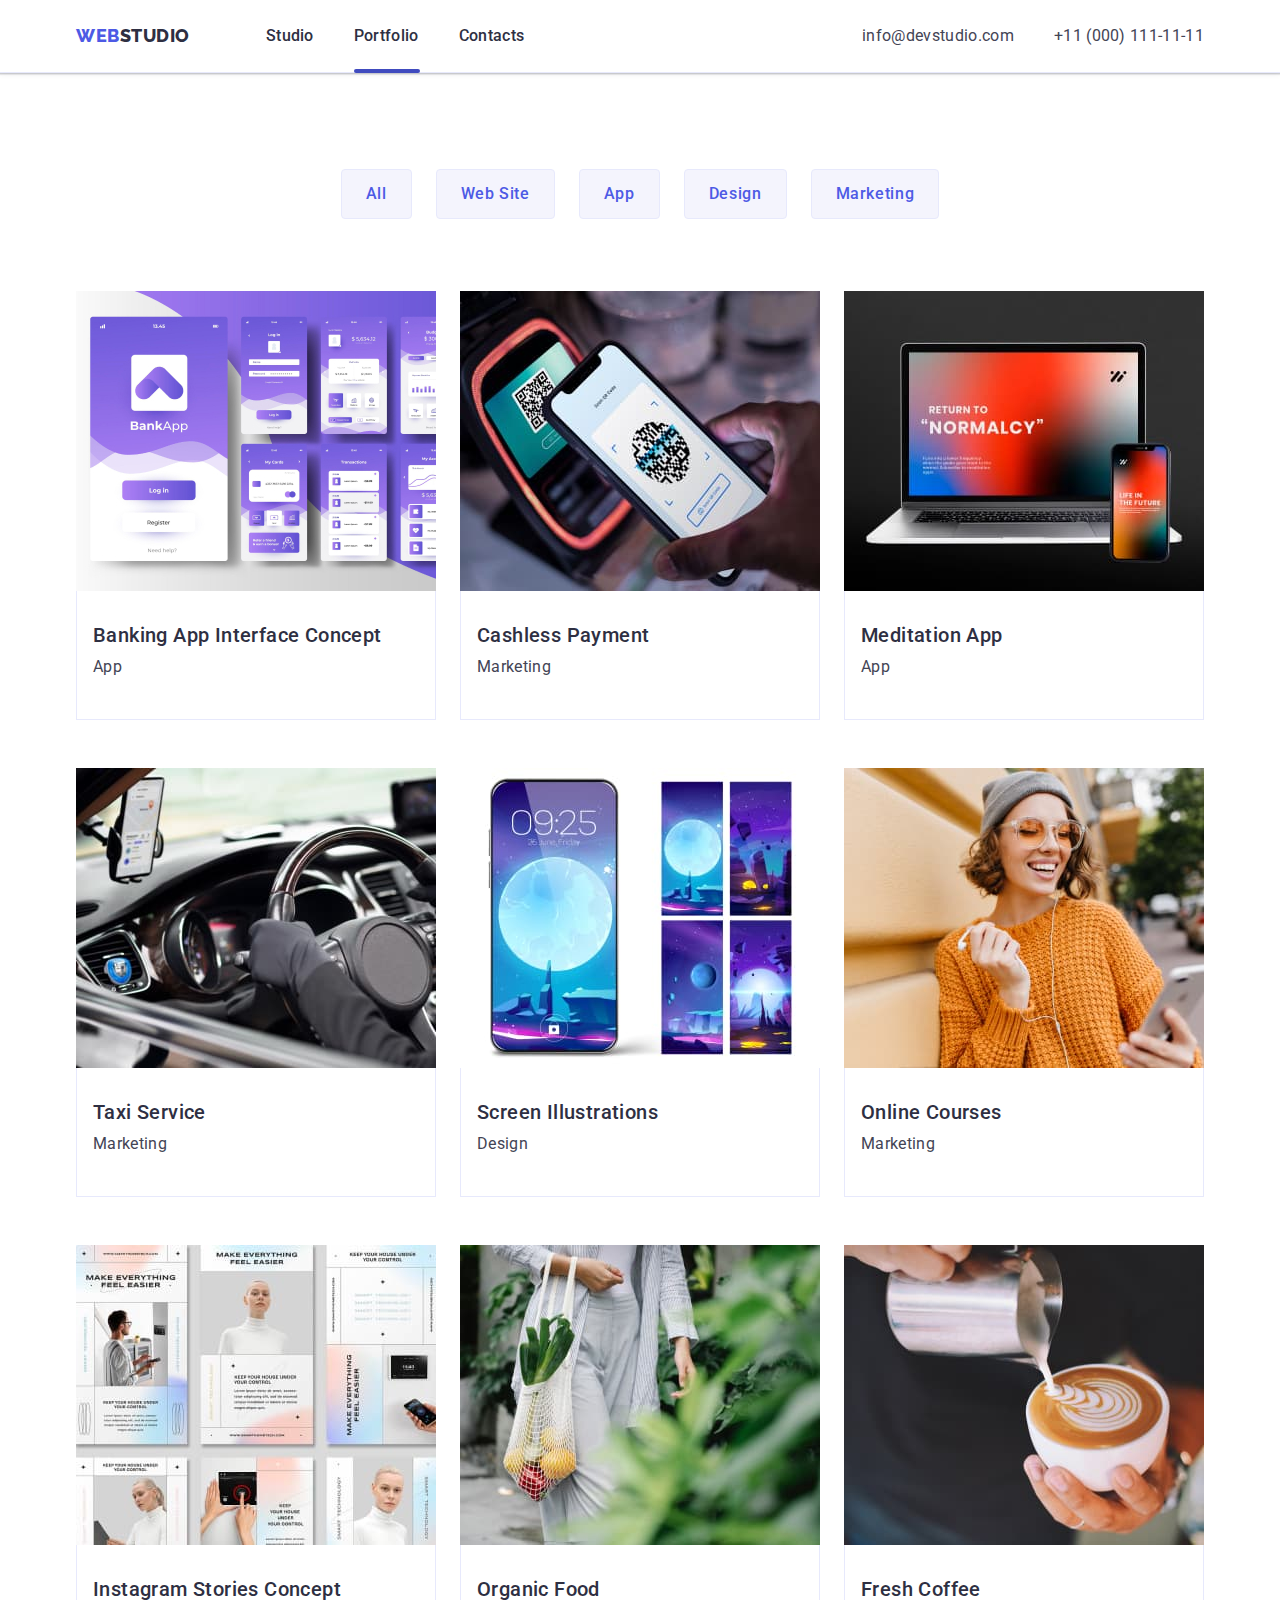
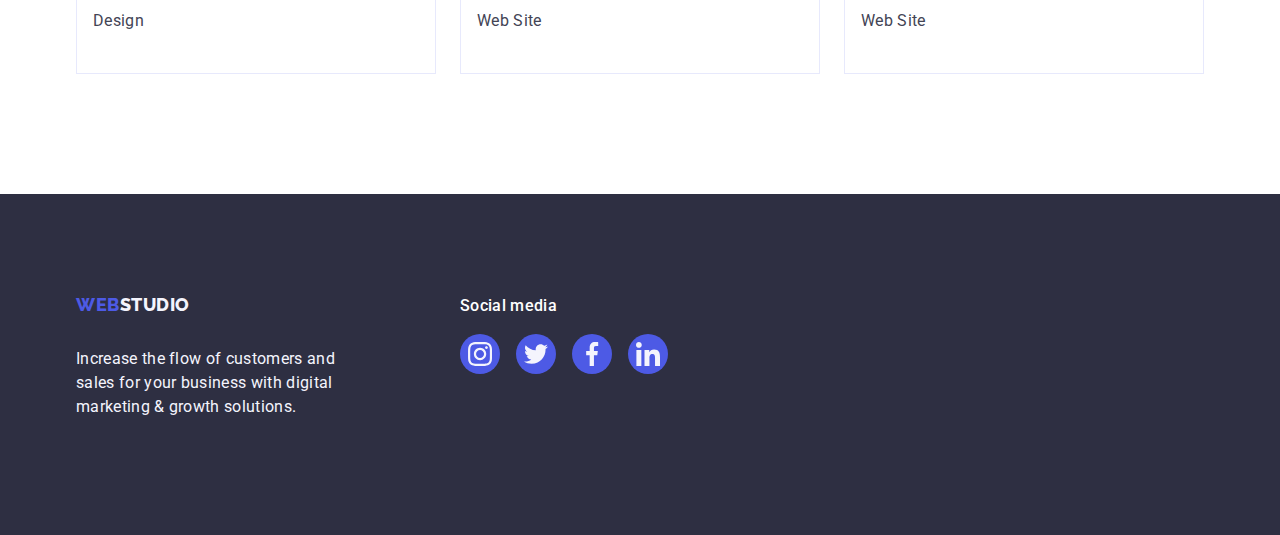
==== commit 8dee082b: "new" ====
--- a/portfolio.html
+++ b/portfolio.html
@@ -30,7 +30,9 @@
               <a class="menu-link link" href="./index.html">Studio</a>
             </li>
             <li class="menu-item">
-              <a class="menu-link menu-second-link link" href="./portfolio.html"
+              <a
+                class="menu-link menu-second-link link current"
+                href="./portfolio.html"
                 >Portfolio</a
               >
             </li>
--- a/css/styles.css
+++ b/css/styles.css
@@ -105,8 +105,7 @@
 
 
     .main-header {
-        padding-top: 24px;
-        padding-bottom: 24px;
+        
         border-bottom: 1px solid #e7e9fc;
         box-shadow: 0px 2px 1px rgba(46, 47, 66, 0.08), 0px 1px 1px rgba(46, 47, 66, 0.16), 0px 1px 6px rgba(46, 47, 66, 0.08);
     }
@@ -134,7 +133,9 @@
                 border-radius: 4px;
                 padding: 12px 24px;
                 border-radius: 4px;
-            transition: background-color, color, border, box-shadow 250ms cubic-bezier(0.4, 0, 0.2, 1);
+            transition-property: background-color, color, border, box-shadow;
+            transition-duration: 250ms;
+            transition-timing-function: cubic-bezier(0.4, 0, 0.2, 1);
       
      }
 
@@ -456,14 +457,20 @@
        
         border: 1px solid #8e8f99;
         color: #8e8f99;
+        transition-property: color, fill, border;
+        transition-duration: 250ms;
+        transition-timing-function: cubic-bezier(0.4, 0, 0.2, 1);
         
        
 
     }
 
+    .current {
+        color: var(--ocean-color) ;
+    }
     
          .menu-link {
-    
+    display: block;
              font-weight: 500;
              font-size: 16px;
              line-height: 1.5;
@@ -471,6 +478,7 @@
              color: #2e2f42;
             padding: 24px 0;
             transition: color 250ms cubic-bezier(0.4, 0, 0.2, 1) ;
+            position: relative;
           
            
                       }
@@ -620,8 +628,9 @@
             height: 4px;
             background-color: #404BBF;
                 border-radius: 2px;
-                margin: 0 auto;
-                
+             margin: 0 auto;
+             position: absolute;
+             bottom: -1px;
     }
 
           .menu-second-link::after {
@@ -632,6 +641,8 @@
               background-color: #404BBF;
               border-radius: 2px;
               margin: 0 auto;
+                        position: absolute;
+                        bottom: -1px;
     
           }
 
@@ -643,6 +654,8 @@
                             background-color: #404BBF;
                             border-radius: 2px;
                             margin: 0 auto;
+                                        position: absolute;
+                                        bottom: -1px;
             
                         }
      .backdrop {
@@ -653,7 +666,7 @@
         width: 100%;
         height: 100%;
         background-color: rgba(46, 47, 66, 0.4);
-        transition: opacity 250ms cubic-bezier(0.4, 0, 0.2, 1), visability 250ms cubic-bezier(0.4, 0, 0.2, 1);
+        transition: opacity 250ms cubic-bezier(0.4, 0, 0.2, 1), visibility 250ms cubic-bezier(0.4, 0, 0.2, 1);
         opacity: 1
         
      }
@@ -662,10 +675,11 @@
     opacity: 0;
     visibility: hidden;
     pointer-events: none;
+    
 }     
 
 .backdrop.is-hidden .modal {
-    transform: translate(-50%,-50%) scale(0.9);
+    transform: translate(-50%,-50%) ;
 
 }
      
@@ -752,5 +766,3 @@
             transform: translate(0,0);
         }
 
-
-        